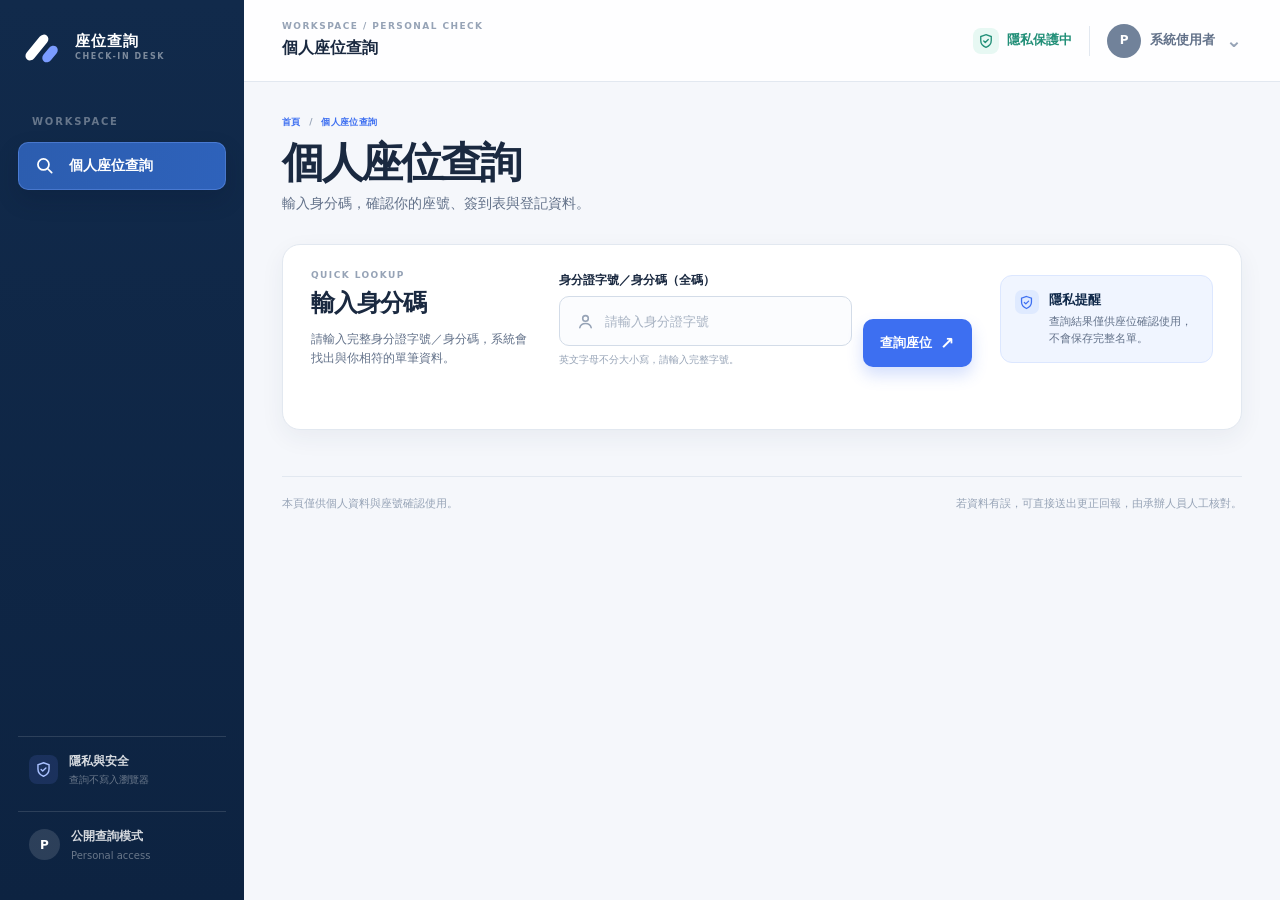
==== seat-confirmation/index.html @ c198e654 "feat(seat-confirmation): 發布民國生日更正表單" ====
<!doctype html>
<html lang="zh-Hant">
  <head>
    <meta charset="utf-8" />
    <meta name="viewport" content="width=device-width, initial-scale=1" />
    <meta name="theme-color" content="#f5f7fb" />
    <meta name="robots" content="noindex, nofollow, noarchive" />
    <meta
      name="description"
      content="輸入身分碼，確認姓名、身分證字號、出生年月日、座號與簽到表。"
    />
    <title>個人座位查詢</title>
    <link rel="stylesheet" href="./styles.css?v=20260811-correction-report" />
    <script src="./config.js?v=20260811-correction-report" defer></script>
    <script src="./app.js?v=20260811-correction-report" defer></script>
  </head>
  <body>
    <a class="skip-link" href="#main-content">跳到主要內容</a>

    <div class="app-shell">
      <aside class="sidebar" aria-label="服務導覽">
        <a class="sidebar-brand" href="#top" aria-label="回到個人座位查詢首頁">
          <span class="brand-logo" aria-hidden="true">
            <span></span><span></span>
          </span>
          <span class="brand-wordmark">
            <strong>座位查詢</strong>
            <small>CHECK-IN DESK</small>
          </span>
        </a>

        <div class="sidebar-section-label">WORKSPACE</div>
        <nav class="sidebar-nav">
          <a class="nav-item is-active" href="#lookup-panel" aria-current="page">
            <span class="nav-icon" aria-hidden="true">
              <svg viewBox="0 0 24 24" fill="none">
                <circle cx="10.8" cy="10.8" r="6.3" stroke="currentColor" stroke-width="2" />
                <path d="m16 16 4.2 4.2" stroke="currentColor" stroke-width="2" stroke-linecap="round" />
              </svg>
            </span>
            <span>個人座位查詢</span>
          </a>
        </nav>

        <div class="sidebar-spacer"></div>

        <div class="sidebar-security">
          <span class="security-icon" aria-hidden="true">
            <svg viewBox="0 0 24 24" fill="none">
              <path d="M12 3.5 19 6v5.4c0 4.4-2.8 7.5-7 9.1-4.2-1.6-7-4.7-7-9.1V6l7-2.5Z" stroke="currentColor" stroke-width="1.8" />
              <path d="m9 12 2 2 4-4" stroke="currentColor" stroke-width="1.8" stroke-linecap="round" stroke-linejoin="round" />
            </svg>
          </span>
          <span>
            <strong>隱私與安全</strong>
            <small>查詢不寫入瀏覽器</small>
          </span>
        </div>

        <div class="sidebar-mode">
          <span class="mode-avatar" aria-hidden="true">P</span>
          <span>
            <strong>公開查詢模式</strong>
            <small>Personal access</small>
          </span>
        </div>
      </aside>

      <div class="dashboard">
        <header class="topbar">
          <div class="topbar-title">
            <button class="mobile-menu" type="button" aria-label="開啟導覽" aria-expanded="false">
              <span></span><span></span><span></span>
            </button>
            <div>
              <p class="topbar-kicker">WORKSPACE / PERSONAL CHECK</p>
              <span>個人座位查詢</span>
            </div>
          </div>

          <div class="topbar-actions">
            <div class="privacy-status">
              <span class="privacy-status-icon" aria-hidden="true">
                <svg viewBox="0 0 24 24" fill="none">
                  <path d="M12 3.5 19 6v5.4c0 4.4-2.8 7.5-7 9.1-4.2-1.6-7-4.7-7-9.1V6l7-2.5Z" stroke="currentColor" stroke-width="1.8" />
                  <path d="m9 12 2 2 4-4" stroke="currentColor" stroke-width="1.8" stroke-linecap="round" stroke-linejoin="round" />
                </svg>
              </span>
              <span>隱私保護中</span>
            </div>
            <div class="topbar-divider" aria-hidden="true"></div>
            <div class="topbar-profile">
              <span class="profile-avatar" aria-hidden="true">P</span>
              <span>系統使用者</span>
              <span class="profile-chevron" aria-hidden="true">⌄</span>
            </div>
          </div>
        </header>

        <main id="main-content" class="dashboard-main" tabindex="-1">
          <div id="top" class="dashboard-heading">
            <div>
              <p class="breadcrumb">首頁 <span>/</span> 個人座位查詢</p>
              <h1>個人座位查詢</h1>
              <p>輸入身分碼，確認你的座號、簽到表與登記資料。</p>
            </div>
          </div>

          <section id="lookup-panel" class="search-panel" aria-labelledby="lookup-title">
            <div class="search-panel-copy">
              <p class="panel-kicker">QUICK LOOKUP</p>
              <h2 id="lookup-title">輸入身分碼</h2>
              <p>請輸入完整身分證字號／身分碼，系統會找出與你相符的單筆資料。</p>
            </div>

            <form id="lookup-form" class="lookup-form" novalidate>
              <div class="field-group">
                <label for="identity-code">身分證字號／身分碼（全碼）</label>
                <div class="input-shell">
                  <span class="input-prefix" aria-hidden="true">
                    <svg viewBox="0 0 24 24" fill="none">
                      <circle cx="12" cy="8.5" r="3.2" stroke="currentColor" stroke-width="1.8" />
                      <path d="M5.5 19c.7-3 2.9-4.7 6.5-4.7s5.8 1.7 6.5 4.7" stroke="currentColor" stroke-width="1.8" stroke-linecap="round" />
                    </svg>
                  </span>
                  <input
                    id="identity-code"
                    name="identity-code"
                    type="text"
                    inputmode="text"
                    autocomplete="off"
                    autocapitalize="characters"
                    spellcheck="false"
                    maxlength="20"
                    placeholder="請輸入身分證字號"
                    aria-describedby="identity-help"
                    required
                  />
                </div>
                <p id="identity-help" class="field-help">英文字母不分大小寫，請輸入完整字號。</p>
              </div>
              <button id="lookup-button" class="button button-primary" type="submit">
                <span class="button-label">查詢座位</span>
                <span class="button-spinner" aria-hidden="true"></span>
                <span class="button-arrow" aria-hidden="true">↗</span>
              </button>
            </form>

            <aside class="privacy-callout" aria-label="隱私提醒">
              <span class="callout-icon" aria-hidden="true">
                <svg viewBox="0 0 24 24" fill="none">
                  <path d="M12 3.5 19 6v5.4c0 4.4-2.8 7.5-7 9.1-4.2-1.6-7-4.7-7-9.1V6l7-2.5Z" stroke="currentColor" stroke-width="1.8" />
                  <path d="m9 12 2 2 4-4" stroke="currentColor" stroke-width="1.8" stroke-linecap="round" stroke-linejoin="round" />
                </svg>
              </span>
              <div>
                <strong>隱私提醒</strong>
                <p>查詢結果僅供座位確認使用，不會保存完整名單。</p>
              </div>
            </aside>

            <div id="lookup-status" class="status-message" role="status" aria-live="polite"></div>
          </section>

          <section id="result-section" class="result-section" aria-labelledby="result-title" hidden>
            <div class="section-toolbar">
              <div>
                <p class="panel-kicker">VERIFICATION RESULT</p>
                <h2 id="result-title">驗證結果</h2>
              </div>
              <span class="result-pill"><span aria-hidden="true">✓</span> 驗證成功</span>
            </div>

            <div class="result-grid">
              <article class="seat-card" aria-labelledby="seat-label">
                <div class="seat-card-heading">
                  <span id="seat-label">座號</span>
                  <span class="seat-card-status"><span aria-hidden="true">●</span> 已找到</span>
                </div>
                <output id="seat-number" class="seat-number" aria-live="polite">—</output>
                <div class="seat-sheet-badge">
                  <span>簽到表</span>
                  <strong id="checkin-sheet-number">尚未設定</strong>
                </div>
                <div class="seat-card-footer">
                  <span class="seat-footer-icon" aria-hidden="true">▣</span>
                  <span>請依座號就座，謝謝！</span>
                </div>
              </article>

              <article class="identity-card" aria-labelledby="identity-title">
                <div class="identity-card-heading">
                  <div>
                    <p class="panel-kicker">CHECK DETAILS</p>
                    <h3 id="identity-title">個人資料</h3>
                  </div>
                  <span class="result-pill is-light"><span aria-hidden="true">✓</span> 待確認</span>
                </div>

                <dl class="detail-list">
                  <div class="detail-row">
                    <dt>姓名</dt>
                    <dd id="person-name">—</dd>
                  </div>
                  <div class="detail-row">
                    <dt>身分證字號</dt>
                    <dd class="identity-value">
                      <span id="identity-masked">—</span>
                      <span id="identity-full" hidden>—</span>
                      <button id="reveal-identity" class="text-button" type="button" aria-pressed="false">顯示完整字號</button>
                    </dd>
                  </div>
                  <div class="detail-row">
                    <dt>出生年月日</dt>
                    <dd id="birth-date">—</dd>
                  </div>
                </dl>
                <p class="identity-note">請確認以上三項資料與本人資料相符。</p>
              </article>
            </div>

            <form id="confirmation-form" class="confirmation-card">
              <div class="confirmation-copy">
                <span class="confirmation-icon" aria-hidden="true">✓</span>
                <div>
                  <strong>確認資料正確</strong>
                  <p>勾選後完成本次資料確認。</p>
                </div>
              </div>
              <label class="check-control" for="confirm-details">
                <input id="confirm-details" type="checkbox" />
                <span class="custom-check" aria-hidden="true"></span>
                <span>我已確認姓名、身分證字號及出生年月日皆正確。</span>
              </label>
              <div class="confirmation-actions">
                <button id="confirm-button" class="button button-confirm" type="submit" disabled>確認資料</button>
                <button id="report-button" class="button button-quiet" type="button">資料有誤</button>
              </div>
              <p id="confirmation-status" class="report-help" role="status" aria-live="polite"></p>

              <section id="report-panel" class="report-panel" aria-labelledby="report-title" hidden>
                <div class="report-heading">
                  <span class="report-heading-icon" aria-hidden="true">!</span>
                  <div>
                    <p class="panel-kicker">CORRECTION REQUEST</p>
                    <h3 id="report-title">回報資料有誤</h3>
                    <p>請勾選有誤的欄位，並填入正確資料。原資料不會立即被修改。</p>
                  </div>
                </div>

                <fieldset class="report-fieldset">
                  <legend>哪一項資料有誤？</legend>

                  <div class="report-item">
                    <label class="report-option" for="report-name">
                      <input id="report-name" name="report-field" type="checkbox" value="name" />
                      <span class="report-option-check" aria-hidden="true"></span>
                      <span>姓名</span>
                    </label>
                    <div id="correct-name-field" class="correction-field" hidden>
                      <label for="correct-name">正確姓名</label>
                      <input id="correct-name" type="text" maxlength="40" autocomplete="name" />
                    </div>
                  </div>

                  <div class="report-item">
                    <label class="report-option" for="report-identity">
                      <input id="report-identity" name="report-field" type="checkbox" value="identity" />
                      <span class="report-option-check" aria-hidden="true"></span>
                      <span>身分證字號</span>
                    </label>
                    <div id="correct-identity-field" class="correction-field" hidden>
                      <label for="correct-identity">正確身分證字號／身分碼</label>
                      <input
                        id="correct-identity"
                        type="text"
                        maxlength="20"
                        autocomplete="off"
                        autocapitalize="characters"
                        spellcheck="false"
                      />
                    </div>
                  </div>

                  <div class="report-item">
                    <label class="report-option" for="report-birth">
                      <input id="report-birth" name="report-field" type="checkbox" value="birth" />
                      <span class="report-option-check" aria-hidden="true"></span>
                      <span>出生年月日</span>
                    </label>
                    <div id="correct-birth-field" class="correction-field" hidden>
                      <span class="correction-label">正確出生年月日（民國年）</span>
                      <div class="roc-date-fields">
                        <label>
                          <span>民國年</span>
                          <input id="birth-year-roc" type="number" min="1" max="300" inputmode="numeric" placeholder="例如 85" />
                        </label>
                        <label>
                          <span>月</span>
                          <input id="birth-month" type="number" min="1" max="12" inputmode="numeric" placeholder="03" />
                        </label>
                        <label>
                          <span>日</span>
                          <input id="birth-day" type="number" min="1" max="31" inputmode="numeric" placeholder="12" />
                        </label>
                      </div>
                    </div>
                  </div>
                </fieldset>

                <p class="report-privacy-note">送出後將列為「待人工核對」，不會直接覆蓋原始名單。</p>
                <div class="report-actions">
                  <button id="report-submit-button" class="button button-danger" type="button">送出更正回報</button>
                  <button id="report-cancel-button" class="button button-quiet" type="button">取消</button>
                </div>
                <p id="report-status" class="report-help" role="status" aria-live="polite"></p>
              </section>
            </form>
          </section>

          <section id="report-success-section" class="success-section" aria-labelledby="report-success-title" hidden>
            <div class="success-card is-report-success">
              <div class="success-icon is-report" aria-hidden="true">✓</div>
              <p class="panel-kicker">REPORT RECEIVED</p>
              <h2 id="report-success-title">已收到資料更正回報</h2>
              <p>承辦人員將依您提供的內容進行人工核對；送出回報不代表資料已立即修改。</p>
              <div class="report-success-status">
                <span aria-hidden="true">●</span>
                處理狀態：待人工核對
              </div>
              <button id="report-new-query-button" class="button button-secondary" type="button">查詢另一筆資料</button>
            </div>
          </section>

          <section id="success-section" class="success-section" aria-labelledby="success-title" hidden>
            <div class="success-card">
              <div class="success-icon" aria-hidden="true">✓</div>
              <p class="panel-kicker">CONFIRMED</p>
              <h2 id="success-title">資料確認完成</h2>
              <p>請記住你的座號，報到或進場時依主辦單位指示使用。</p>
              <div class="success-result">
                <div class="success-seat">
                  <span>你的座號</span>
                  <strong id="success-seat-number">—</strong>
                </div>
                <div class="success-sheet">
                  <span>簽到表</span>
                  <strong id="success-sheet-number">尚未設定</strong>
                </div>
              </div>
              <button id="new-query-button" class="button button-secondary" type="button">查詢另一筆資料</button>
            </div>
          </section>

        </main>

        <footer class="dashboard-footer">
          <span>本頁僅供個人資料與座號確認使用。</span>
          <span>若資料有誤，可直接送出更正回報，由承辦人員人工核對。</span>
        </footer>
      </div>
    </div>
  </body>
</html>
---- seat-confirmation/styles.css ----
:root {
  color-scheme: light;
  --navy: #112a4b;
  --navy-deep: #0d2341;
  --navy-soft: #24476f;
  --ink: #1a2940;
  --ink-soft: #627189;
  --ink-faint: #96a3b6;
  --canvas: #f5f7fb;
  --white: #ffffff;
  --line: #e2e8f0;
  --line-strong: #d3dce8;
  --blue: #3d6ff1;
  --blue-deep: #2c5cdc;
  --blue-pale: #edf3ff;
  --mint: #45c4a6;
  --mint-deep: #228f78;
  --mint-pale: #e7f8f3;
  --orange: #f16e52;
  --orange-deep: #d8533a;
  --orange-pale: #fff0e9;
  --purple: #8e7cf2;
  --purple-pale: #f0eeff;
  --danger: #bf554b;
  --shadow: 0 18px 45px rgba(29, 50, 84, 0.08);
  --shadow-soft: 0 8px 24px rgba(29, 50, 84, 0.06);
  --radius-xl: 18px;
  --radius-lg: 14px;
  --radius-md: 10px;
  --dashboard-max: 1240px;
}

* {
  box-sizing: border-box;
}

html {
  scroll-behavior: smooth;
}

body {
  min-width: 320px;
  margin: 0;
  color: var(--ink);
  background: var(--canvas);
  font-family: Inter, "Noto Sans TC", "PingFang TC", "Microsoft JhengHei", ui-sans-serif, system-ui, sans-serif;
  font-size: 15px;
  line-height: 1.55;
  -webkit-font-smoothing: antialiased;
}

button,
input {
  font: inherit;
}

button,
a {
  -webkit-tap-highlight-color: transparent;
}

button {
  cursor: pointer;
}

button:disabled {
  cursor: not-allowed;
}

[hidden] {
  display: none !important;
}

.skip-link {
  position: fixed;
  z-index: 100;
  top: 12px;
  left: 12px;
  padding: 9px 13px;
  color: #fff;
  background: var(--navy);
  border-radius: 8px;
  transform: translateY(-180%);
  transition: transform 160ms ease;
}

.skip-link:focus {
  transform: translateY(0);
}

.app-shell {
  display: grid;
  grid-template-columns: 244px minmax(0, 1fr);
  min-height: 100vh;
}

.sidebar {
  position: sticky;
  top: 0;
  display: flex;
  height: 100vh;
  flex-direction: column;
  padding: 28px 18px 22px;
  color: rgba(255, 255, 255, 0.72);
  background: linear-gradient(180deg, var(--navy) 0%, var(--navy-deep) 100%);
}

.sidebar-brand {
  display: inline-flex;
  gap: 12px;
  align-items: center;
  margin: 0 7px 48px;
  color: #fff;
  text-decoration: none;
}

.brand-logo {
  display: flex;
  width: 38px;
  height: 38px;
  align-items: center;
  justify-content: center;
  gap: 4px;
  transform: skew(-8deg);
}

.brand-logo span {
  display: block;
  width: 10px;
  height: 29px;
  border-radius: 8px;
  transform: rotate(34deg);
}

.brand-logo span:first-child {
  background: #fff;
}

.brand-logo span:last-child {
  height: 18px;
  margin-top: 13px;
  background: #7b9cff;
}

.brand-wordmark {
  display: grid;
  gap: 2px;
  line-height: 1.2;
}

.brand-wordmark strong {
  font-size: 15px;
  letter-spacing: 0.06em;
}

.brand-wordmark small {
  color: rgba(255, 255, 255, 0.45);
  font-size: 8px;
  font-weight: 800;
  letter-spacing: 0.2em;
}

.sidebar-section-label {
  margin: 0 14px 12px;
  color: rgba(255, 255, 255, 0.36);
  font-size: 10px;
  font-weight: 800;
  letter-spacing: 0.18em;
}

.sidebar-nav {
  display: grid;
  gap: 8px;
}

.nav-item {
  display: flex;
  min-height: 48px;
  gap: 13px;
  align-items: center;
  padding: 10px 13px;
  color: rgba(255, 255, 255, 0.68);
  border: 1px solid transparent;
  border-radius: 10px;
  font-size: 14px;
  font-weight: 700;
  text-decoration: none;
  transition: color 160ms ease, background 160ms ease, border-color 160ms ease;
}

.nav-item:hover,
.nav-item:focus-visible {
  color: #fff;
  background: rgba(255, 255, 255, 0.08);
}

.nav-item.is-active {
  color: #fff;
  background: linear-gradient(100deg, #2c5daf 0%, #2e62bb 100%);
  border-color: rgba(125, 166, 255, 0.35);
  box-shadow: 0 10px 22px rgba(3, 18, 42, 0.17);
}

.nav-icon {
  display: grid;
  width: 24px;
  height: 24px;
  flex: 0 0 auto;
  place-items: center;
}

.nav-icon svg {
  width: 21px;
  height: 21px;
}

.sidebar-spacer {
  flex: 1;
  min-height: 32px;
}

.sidebar-security,
.sidebar-mode {
  display: flex;
  gap: 11px;
  align-items: center;
  padding: 15px 11px;
  border-top: 1px solid rgba(255, 255, 255, 0.13);
}

.sidebar-security {
  margin-bottom: 8px;
}

.security-icon {
  display: grid;
  width: 29px;
  height: 29px;
  flex: 0 0 auto;
  place-items: center;
  color: #a9c1ff;
  background: rgba(107, 138, 253, 0.14);
  border-radius: 8px;
}

.security-icon svg {
  width: 19px;
  height: 19px;
}

.sidebar-security span:last-child,
.sidebar-mode span:last-child {
  display: grid;
  gap: 2px;
}

.sidebar-security strong,
.sidebar-mode strong {
  color: rgba(255, 255, 255, 0.83);
  font-size: 12px;
}

.sidebar-security small,
.sidebar-mode small {
  color: rgba(255, 255, 255, 0.38);
  font-size: 10px;
}

.mode-avatar,
.profile-avatar {
  display: grid;
  flex: 0 0 auto;
  place-items: center;
  color: #fff;
  background: #71829a;
  border-radius: 50%;
  font-size: 12px;
  font-weight: 800;
}

.mode-avatar {
  width: 31px;
  height: 31px;
  background: rgba(255, 255, 255, 0.13);
}

.dashboard {
  min-width: 0;
  background: var(--canvas);
}

.topbar {
  display: flex;
  min-height: 82px;
  align-items: center;
  justify-content: space-between;
  padding: 0 38px;
  background: rgba(255, 255, 255, 0.92);
  border-bottom: 1px solid var(--line);
}

.topbar-title {
  display: flex;
  gap: 13px;
  align-items: center;
}

.topbar-kicker,
.breadcrumb,
.panel-kicker {
  margin: 0 0 3px;
  color: var(--ink-faint);
  font-size: 9px;
  font-weight: 900;
  letter-spacing: 0.16em;
  line-height: 1.4;
}

.topbar-title > div > span {
  color: var(--ink);
  font-size: 16px;
  font-weight: 800;
}

.topbar-actions {
  display: flex;
  gap: 17px;
  align-items: center;
}

.privacy-status {
  display: inline-flex;
  gap: 8px;
  align-items: center;
  color: var(--mint-deep);
  font-size: 13px;
  font-weight: 700;
}

.privacy-status-icon {
  display: grid;
  width: 26px;
  height: 26px;
  place-items: center;
  background: var(--mint-pale);
  border-radius: 8px;
}

.privacy-status-icon svg {
  width: 18px;
  height: 18px;
}

.topbar-divider {
  width: 1px;
  height: 30px;
  background: var(--line);
}

.topbar-profile {
  display: flex;
  gap: 9px;
  align-items: center;
  color: var(--ink-soft);
  font-size: 13px;
  font-weight: 700;
}

.profile-avatar {
  width: 34px;
  height: 34px;
}

.profile-chevron {
  margin-left: 2px;
  color: var(--ink-faint);
  font-size: 19px;
  line-height: 1;
}

.mobile-menu {
  display: none;
}

.dashboard-main {
  width: min(calc(100% - 76px), var(--dashboard-max));
  margin-inline: auto;
  padding: 34px 0 46px;
}

.dashboard-heading {
  display: flex;
  align-items: end;
  justify-content: space-between;
  gap: 28px;
}

.breadcrumb {
  margin-bottom: 11px;
  color: var(--blue);
  letter-spacing: 0.04em;
}

.breadcrumb span {
  padding-inline: 5px;
  color: var(--ink-faint);
}

.dashboard-heading h1 {
  margin: 0 0 7px;
  color: var(--ink);
  font-size: clamp(30px, 4vw, 42px);
  font-weight: 850;
  letter-spacing: -0.055em;
  line-height: 1.1;
}

.dashboard-heading p:last-child {
  margin: 0;
  color: var(--ink-soft);
  font-size: 14px;
}

.mode-summary {
  display: flex;
  gap: 10px;
  align-items: center;
  padding: 11px 14px;
  background: var(--white);
  border: 1px solid var(--line);
  border-radius: 10px;
}

.mode-summary-dot {
  width: 9px;
  height: 9px;
  background: var(--mint);
  border-radius: 50%;
  box-shadow: 0 0 0 4px rgba(69, 196, 166, 0.14);
}

.mode-summary div {
  display: grid;
  gap: 1px;
}

.mode-summary small {
  color: var(--ink-faint);
  font-size: 10px;
}

.mode-summary strong {
  color: var(--ink);
  font-size: 12px;
}

.search-panel {
  display: grid;
  grid-template-columns: minmax(220px, 0.75fr) minmax(320px, 1.45fr) minmax(210px, 0.75fr);
  gap: 28px;
  align-items: center;
  margin-top: 30px;
  padding: 24px 28px;
  background: var(--white);
  border: 1px solid var(--line);
  border-radius: var(--radius-xl);
  box-shadow: var(--shadow-soft);
}

.search-panel-copy h2 {
  margin: 0 0 8px;
  color: var(--ink);
  font-size: 24px;
  font-weight: 850;
  letter-spacing: -0.045em;
}

.search-panel-copy > p:last-child {
  max-width: 280px;
  margin: 0;
  color: var(--ink-soft);
  font-size: 12px;
  line-height: 1.6;
}

.lookup-form {
  display: grid;
  grid-template-columns: minmax(0, 1fr) auto;
  gap: 11px;
  align-items: end;
}

.field-group {
  display: grid;
  gap: 7px;
}

.field-group label {
  color: var(--ink);
  font-size: 12px;
  font-weight: 800;
}

.input-shell {
  display: flex;
  min-height: 50px;
  align-items: center;
  padding: 0 13px;
  background: #fbfcfe;
  border: 1px solid var(--line-strong);
  border-radius: var(--radius-md);
  transition: border-color 160ms ease, box-shadow 160ms ease, background 160ms ease;
}

.input-shell:focus-within {
  background: #fff;
  border-color: var(--blue);
  box-shadow: 0 0 0 4px rgba(61, 111, 241, 0.14);
}

.input-shell.is-invalid {
  border-color: var(--danger);
  box-shadow: 0 0 0 4px rgba(191, 85, 75, 0.12);
}

.input-prefix {
  display: grid;
  width: 24px;
  height: 24px;
  flex: 0 0 auto;
  margin-right: 8px;
  place-items: center;
  color: var(--ink-faint);
}

.input-prefix svg {
  width: 21px;
  height: 21px;
}

.input-shell input {
  width: 100%;
  min-width: 0;
  padding: 11px 0;
  color: var(--ink);
  background: transparent;
  border: 0;
  outline: 0;
  font-size: 15px;
  font-weight: 700;
  letter-spacing: 0.08em;
  text-transform: uppercase;
}

.input-shell input::placeholder {
  color: #a7b2c2;
  font-size: 13px;
  font-weight: 500;
  letter-spacing: 0;
  text-transform: none;
}

.field-help {
  margin: 0;
  color: var(--ink-faint);
  font-size: 10px;
  line-height: 1.4;
}

.button {
  display: inline-flex;
  min-height: 48px;
  align-items: center;
  justify-content: center;
  gap: 8px;
  padding: 11px 16px;
  border: 1px solid transparent;
  border-radius: var(--radius-md);
  font-size: 13px;
  font-weight: 800;
  text-decoration: none;
  transition: transform 160ms ease, box-shadow 160ms ease, background 160ms ease, border-color 160ms ease;
}

.button:not(:disabled):hover {
  transform: translateY(-1px);
}

.button:focus-visible,
.text-button:focus-visible,
.nav-item:focus-visible,
.sidebar-brand:focus-visible,
.check-control:focus-within,
.mobile-menu:focus-visible {
  outline: 3px solid rgba(61, 111, 241, 0.38);
  outline-offset: 3px;
}

.button-primary {
  color: #fff;
  background: var(--blue);
  box-shadow: 0 8px 16px rgba(61, 111, 241, 0.22);
}

.button-primary:not(:disabled):hover {
  background: var(--blue-deep);
  box-shadow: 0 10px 20px rgba(61, 111, 241, 0.28);
}

.button-confirm {
  color: #fff;
  background: var(--mint);
  box-shadow: 0 8px 16px rgba(69, 196, 166, 0.2);
}

.button-confirm:not(:disabled):hover {
  background: var(--mint-deep);
}

.button-primary:disabled,
.button-confirm:disabled {
  color: #aab6c5;
  background: #e8edf3;
  box-shadow: none;
}

.button-secondary {
  color: var(--navy);
  background: var(--blue-pale);
  border-color: #cddcff;
}

.button-secondary:not(:disabled):hover {
  background: #e1ebff;
}

.button-quiet {
  color: var(--ink-soft);
  background: transparent;
  border-color: var(--line-strong);
}

.button-quiet:not(:disabled):hover {
  color: var(--danger);
  background: #fff8f7;
  border-color: #e9c2bd;
}

.button-danger {
  color: #fff;
  background: var(--danger);
  border-color: var(--danger);
  box-shadow: 0 8px 18px rgba(191, 85, 75, 0.18);
}

.button-danger:not(:disabled):hover {
  background: #a9473f;
  border-color: #a9473f;
}

.button-arrow {
  font-size: 17px;
  line-height: 0.8;
}

.button-spinner {
  display: none;
  width: 15px;
  height: 15px;
  border: 2px solid rgba(255, 255, 255, 0.35);
  border-top-color: #fff;
  border-radius: 50%;
  animation: spin 700ms linear infinite;
}

.is-loading .button-label,
.is-loading .button-arrow {
  opacity: 0.72;
}

.is-loading .button-spinner {
  display: inline-block;
}

.privacy-callout {
  display: flex;
  gap: 10px;
  align-items: flex-start;
  min-height: 88px;
  padding: 14px;
  color: var(--navy);
  background: #f0f5ff;
  border: 1px solid #dce7ff;
  border-radius: 12px;
}

.callout-icon {
  display: grid;
  width: 24px;
  height: 24px;
  flex: 0 0 auto;
  place-items: center;
  color: var(--blue);
  background: #dfeaff;
  border-radius: 7px;
}

.callout-icon svg {
  width: 17px;
  height: 17px;
}

.privacy-callout strong {
  display: block;
  margin-bottom: 3px;
  font-size: 13px;
}

.privacy-callout p {
  margin: 0;
  color: var(--ink-soft);
  font-size: 11px;
  line-height: 1.55;
}

.status-message {
  grid-column: 1 / -1;
  min-height: 18px;
  margin: -10px 0 0;
  color: var(--ink-soft);
  font-size: 12px;
}

.status-message.is-error {
  color: var(--danger);
}

.status-message.is-success {
  color: var(--mint-deep);
}

.result-section {
  margin-top: 30px;
  scroll-margin-top: 24px;
}

.section-toolbar {
  display: flex;
  align-items: end;
  justify-content: space-between;
  gap: 18px;
  margin-bottom: 14px;
}

.section-toolbar h2 {
  margin: 0;
  color: var(--ink);
  font-size: 24px;
  font-weight: 850;
  letter-spacing: -0.045em;
}

.result-pill {
  display: inline-flex;
  gap: 6px;
  align-items: center;
  padding: 7px 11px;
  color: var(--mint-deep);
  background: var(--mint-pale);
  border-radius: 8px;
  font-size: 11px;
  font-weight: 800;
  white-space: nowrap;
}

.result-pill.is-light {
  color: var(--mint-deep);
  background: #f1fbf8;
  border: 1px solid #d6f1e8;
}

.result-grid {
  display: grid;
  grid-template-columns: minmax(290px, 0.92fr) minmax(0, 1.08fr);
  gap: 18px;
}

.seat-card,
.identity-card,
.confirmation-card,
.success-card {
  border: 1px solid var(--line);
  border-radius: var(--radius-xl);
  box-shadow: var(--shadow-soft);
}

.seat-card {
  position: relative;
  display: flex;
  min-height: 360px;
  flex-direction: column;
  overflow: hidden;
  padding: 25px 28px 22px;
  background: var(--white);
}

.seat-card::after {
  position: absolute;
  right: -70px;
  bottom: -86px;
  width: 235px;
  height: 235px;
  content: "";
  border: 1px solid rgba(241, 110, 82, 0.12);
  border-radius: 50%;
  box-shadow: 0 0 0 18px rgba(241, 110, 82, 0.045), 0 0 0 36px rgba(241, 110, 82, 0.025);
}

.seat-card-heading,
.identity-card-heading {
  position: relative;
  z-index: 1;
  display: flex;
  align-items: center;
  justify-content: space-between;
  gap: 16px;
}

.seat-card-heading > span:first-child {
  color: var(--ink);
  font-size: 16px;
  font-weight: 850;
}

.seat-card-status {
  padding: 6px 9px;
  color: var(--mint-deep);
  background: var(--mint-pale);
  border-radius: 7px;
  font-size: 10px;
  font-weight: 800;
}

.seat-card-status span {
  color: var(--mint);
}

.seat-number {
  position: relative;
  z-index: 1;
  display: block;
  margin: 24px 0 17px;
  color: var(--orange);
  font-size: clamp(108px, 15vw, 190px);
  font-weight: 900;
  letter-spacing: -0.1em;
  line-height: 0.82;
  font-variant-numeric: tabular-nums;
  overflow-wrap: anywhere;
}

.seat-sheet-badge {
  position: relative;
  z-index: 1;
  display: inline-flex;
  width: fit-content;
  gap: 9px;
  align-items: baseline;
  margin-bottom: auto;
  padding: 9px 16px;
  color: var(--orange-deep);
  background: var(--orange-pale);
  border-radius: 999px;
}

.seat-sheet-badge span {
  font-size: 12px;
  font-weight: 800;
}

.seat-sheet-badge strong {
  font-size: 17px;
  font-weight: 900;
}

.seat-card-footer {
  position: relative;
  z-index: 1;
  display: flex;
  gap: 10px;
  align-items: center;
  margin-top: 26px;
  padding-top: 17px;
  color: var(--ink-soft);
  border-top: 1px solid var(--line);
  font-size: 12px;
}

.seat-footer-icon {
  display: grid;
  width: 28px;
  height: 28px;
  place-items: center;
  color: var(--ink-soft);
  background: #f0f2f5;
  border-radius: 50%;
  font-size: 16px;
}

.identity-card {
  padding: 26px 28px;
  background: var(--white);
}

.identity-card-heading {
  padding-bottom: 19px;
  border-bottom: 1px solid var(--line);
}

.identity-card h3 {
  margin: 0;
  color: var(--ink);
  font-size: 22px;
  font-weight: 850;
  letter-spacing: -0.04em;
}

.detail-list {
  margin: 0;
}

.detail-row {
  display: grid;
  grid-template-columns: 150px minmax(0, 1fr);
  gap: 18px;
  align-items: center;
  min-height: 68px;
  border-bottom: 1px solid var(--line);
}

.detail-row dt {
  color: var(--ink);
  font-size: 14px;
  font-weight: 700;
}

.detail-row dd {
  min-width: 0;
  margin: 0;
  color: var(--ink);
  font-size: 16px;
  font-weight: 800;
  overflow-wrap: anywhere;
}

.identity-value {
  display: flex;
  flex-wrap: wrap;
  gap: 9px;
  align-items: center;
}

.text-button {
  padding: 2px 0;
  color: var(--blue-deep);
  background: transparent;
  border: 0;
  font-size: 11px;
  font-weight: 800;
  text-decoration: underline;
  text-underline-offset: 3px;
}

.identity-note {
  margin: 18px 0 0;
  color: var(--ink-faint);
  font-size: 11px;
}

.confirmation-card {
  display: grid;
  grid-template-columns: minmax(210px, 0.8fr) minmax(260px, 1fr) auto;
  gap: 20px;
  align-items: center;
  margin-top: 18px;
  padding: 19px 24px;
  background: var(--white);
}

.confirmation-copy {
  display: flex;
  gap: 10px;
  align-items: center;
}

.confirmation-icon {
  display: grid;
  width: 30px;
  height: 30px;
  flex: 0 0 auto;
  place-items: center;
  color: var(--mint-deep);
  background: var(--mint-pale);
  border-radius: 8px;
  font-size: 16px;
  font-weight: 900;
}

.confirmation-copy div {
  display: grid;
  gap: 2px;
}

.confirmation-copy strong {
  color: var(--ink);
  font-size: 13px;
}

.confirmation-copy p {
  margin: 0;
  color: var(--ink-faint);
  font-size: 11px;
}

.check-control {
  display: inline-flex;
  gap: 10px;
  align-items: flex-start;
  color: var(--ink-soft);
  font-size: 12px;
  font-weight: 700;
  cursor: pointer;
}

.check-control input {
  position: absolute;
  width: 1px;
  height: 1px;
  opacity: 0;
}

.custom-check {
  position: relative;
  flex: 0 0 auto;
  width: 21px;
  height: 21px;
  margin-top: 1px;
  background: #fff;
  border: 1px solid var(--line-strong);
  border-radius: 6px;
  transition: background 160ms ease, border-color 160ms ease;
}

.custom-check::after {
  position: absolute;
  top: 3px;
  left: 6px;
  width: 6px;
  height: 10px;
  content: "";
  border: solid #fff;
  border-width: 0 2px 2px 0;
  opacity: 0;
  transform: rotate(45deg) scale(0.7);
  transition: opacity 160ms ease, transform 160ms ease;
}

.check-control input:checked + .custom-check {
  background: var(--mint);
  border-color: var(--mint);
}

.check-control input:checked + .custom-check::after {
  opacity: 1;
  transform: rotate(45deg) scale(1);
}

.confirmation-actions {
  display: flex;
  flex-wrap: wrap;
  gap: 8px;
  justify-content: flex-end;
}

.report-help {
  grid-column: 1 / -1;
  margin: -3px 0 0;
  color: var(--danger);
  font-size: 12px;
}

.report-panel {
  grid-column: 1 / -1;
  margin: 2px -5px -2px;
  padding: 24px;
  background: linear-gradient(145deg, #fffaf8 0%, #fff 62%);
  border: 1px solid #efd8d3;
  border-radius: var(--radius-lg);
}

.report-heading {
  display: flex;
  gap: 13px;
  align-items: flex-start;
  padding-bottom: 18px;
  border-bottom: 1px solid #f0dfdb;
}

.report-heading-icon {
  display: grid;
  width: 34px;
  height: 34px;
  flex: 0 0 auto;
  place-items: center;
  color: #fff;
  background: var(--danger);
  border-radius: 10px;
  font-size: 18px;
  font-weight: 900;
}

.report-heading h3 {
  margin: 0 0 4px;
  color: var(--ink);
  font-size: 19px;
}

.report-heading p:last-child {
  margin: 0;
  color: var(--ink-soft);
  font-size: 13px;
}

.report-fieldset {
  display: grid;
  gap: 10px;
  margin: 20px 0 0;
  padding: 0;
  border: 0;
}

.report-fieldset legend {
  margin-bottom: 11px;
  color: var(--ink);
  font-size: 13px;
  font-weight: 800;
}

.report-item {
  overflow: hidden;
  background: #fff;
  border: 1px solid var(--line);
  border-radius: 12px;
}

.report-option {
  display: flex;
  min-height: 50px;
  gap: 11px;
  align-items: center;
  padding: 12px 15px;
  color: var(--ink);
  font-weight: 750;
  cursor: pointer;
}

.report-option input {
  position: absolute;
  width: 1px;
  height: 1px;
  opacity: 0;
}

.report-option-check {
  position: relative;
  width: 20px;
  height: 20px;
  flex: 0 0 auto;
  background: #fff;
  border: 1.5px solid var(--line-strong);
  border-radius: 6px;
}

.report-option input:focus-visible + .report-option-check {
  outline: 3px solid rgba(61, 111, 241, 0.2);
  outline-offset: 2px;
}

.report-option input:checked + .report-option-check {
  background: var(--danger);
  border-color: var(--danger);
}

.report-option input:checked + .report-option-check::after {
  position: absolute;
  top: 3px;
  left: 6px;
  width: 5px;
  height: 9px;
  border: solid #fff;
  border-width: 0 2px 2px 0;
  content: "";
  transform: rotate(45deg);
}

.correction-field {
  padding: 15px;
  background: #fbfcfe;
  border-top: 1px solid var(--line);
}

.correction-field > label,
.correction-label {
  display: grid;
  gap: 7px;
  color: var(--ink-soft);
  font-size: 12px;
  font-weight: 750;
}

.correction-field input {
  width: 100%;
  min-height: 44px;
  padding: 10px 12px;
  color: var(--ink);
  background: #fff;
  border: 1px solid var(--line-strong);
  border-radius: 9px;
  outline: none;
}

.correction-field input:focus {
  border-color: var(--blue);
  box-shadow: 0 0 0 3px rgba(61, 111, 241, 0.12);
}

.roc-date-fields {
  display: grid;
  grid-template-columns: 1.25fr 0.8fr 0.8fr;
  gap: 9px;
  margin-top: 7px;
}

.roc-date-fields label {
  display: grid;
  gap: 6px;
  color: var(--ink-faint);
  font-size: 11px;
  font-weight: 750;
}

.report-privacy-note {
  margin: 15px 0 0;
  color: var(--ink-faint);
  font-size: 11px;
}

.report-actions {
  display: flex;
  gap: 9px;
  margin-top: 18px;
}

.report-panel .report-help {
  margin-top: 12px;
}

.success-section {
  margin-top: 30px;
  scroll-margin-top: 24px;
}

.success-card {
  display: grid;
  max-width: 600px;
  margin: 0 auto;
  justify-items: center;
  padding: 46px 28px;
  text-align: center;
  background: var(--white);
}

.success-icon {
  display: grid;
  width: 58px;
  height: 58px;
  margin-bottom: 18px;
  place-items: center;
  color: #fff;
  background: var(--mint);
  border-radius: 16px;
  font-size: 28px;
  font-weight: 900;
}

.success-icon.is-report {
  background: var(--orange-pale);
  color: var(--orange-deep);
}

.is-report-success {
  border-color: #ecd8d2;
}

.report-success-status {
  display: inline-flex;
  gap: 8px;
  align-items: center;
  margin: 22px auto 25px;
  padding: 10px 14px;
  color: var(--orange-deep);
  background: var(--orange-pale);
  border-radius: 999px;
  font-size: 12px;
  font-weight: 800;
}

.success-card h2 {
  margin: 0 0 9px;
  color: var(--ink);
  font-size: 34px;
  letter-spacing: -0.05em;
}

.success-card > p:not(.panel-kicker) {
  max-width: 400px;
  margin: 0 0 24px;
  color: var(--ink-soft);
  font-size: 13px;
}

.success-result {
  display: flex;
  gap: 9px;
  align-items: stretch;
  margin-bottom: 26px;
}

.success-seat,
.success-sheet {
  display: grid;
  gap: 2px;
  padding: 13px 18px;
  text-align: left;
  background: var(--orange-pale);
  border: 1px solid #ffd9ca;
  border-radius: 12px;
}

.success-seat span,
.success-sheet span {
  color: var(--orange-deep);
  font-size: 10px;
  font-weight: 800;
}

.success-seat strong {
  color: var(--orange);
  font-size: 46px;
  font-weight: 900;
  letter-spacing: -0.07em;
  line-height: 0.95;
}

.success-sheet {
  align-content: center;
}

.success-sheet strong {
  color: var(--ink);
  font-size: 15px;
}

.dashboard-footer {
  display: flex;
  justify-content: space-between;
  gap: 24px;
  width: min(calc(100% - 76px), var(--dashboard-max));
  margin-inline: auto;
  padding: 18px 0 28px;
  color: var(--ink-faint);
  border-top: 1px solid var(--line);
  font-size: 11px;
}

.dashboard-footer span {
  max-width: 50%;
}

@keyframes spin {
  to {
    transform: rotate(360deg);
  }
}

@media (max-width: 1120px) {
  .search-panel {
    grid-template-columns: minmax(200px, 0.75fr) minmax(320px, 1.25fr);
  }

  .privacy-callout {
    grid-column: 1 / -1;
  }

  .privacy-callout p {
    max-width: 430px;
  }

  .confirmation-card {
    grid-template-columns: minmax(180px, 0.8fr) minmax(240px, 1fr);
  }

  .confirmation-actions {
    grid-column: 1 / -1;
    justify-content: flex-start;
  }
}

@media (max-width: 860px) {
  .app-shell {
    grid-template-columns: 82px minmax(0, 1fr);
  }

  .sidebar {
    padding-inline: 12px;
  }

  .sidebar-brand {
    justify-content: center;
    margin-inline: 0;
  }

  .brand-wordmark,
  .sidebar-section-label,
  .nav-item > span:last-child,
  .sidebar-security > span:last-child,
  .sidebar-mode > span:last-child {
    display: none;
  }

  .nav-item {
    justify-content: center;
    padding-inline: 8px;
  }

  .sidebar-security,
  .sidebar-mode {
    justify-content: center;
    padding-inline: 0;
  }

  .dashboard-main,
  .dashboard-footer {
    width: min(calc(100% - 48px), var(--dashboard-max));
  }

  .search-panel {
    grid-template-columns: 1fr;
    gap: 20px;
  }

  .privacy-callout {
    grid-column: auto;
  }

  .search-panel-copy > p:last-child {
    max-width: 520px;
  }

  .result-grid {
    grid-template-columns: 1fr;
  }
}

@media (max-width: 620px) {
  .app-shell {
    display: block;
  }

  .sidebar {
    position: static;
    display: flex;
    height: auto;
    min-height: 64px;
    flex-direction: row;
    align-items: center;
    justify-content: space-between;
    padding: 12px 16px;
  }

  .sidebar-brand {
    margin: 0;
  }

  .brand-wordmark {
    display: grid;
  }

  .sidebar-nav {
    display: block;
  }

  .sidebar-section-label,
  .sidebar-spacer,
  .sidebar-security,
  .sidebar-mode {
    display: none;
  }

  .nav-item {
    min-height: 38px;
    padding: 6px 9px;
  }

  .nav-item > span:last-child {
    display: inline;
    font-size: 11px;
  }

  .topbar {
    min-height: 70px;
    padding: 0 16px;
  }

  .topbar-kicker {
    display: none;
  }

  .topbar-title > div > span {
    font-size: 14px;
  }

  .topbar-actions {
    gap: 9px;
  }

  .privacy-status span:last-child,
  .topbar-profile > span:not(.profile-avatar) {
    display: none;
  }

  .topbar-divider {
    display: none;
  }

  .dashboard-main,
  .dashboard-footer {
    width: calc(100% - 30px);
  }

  .dashboard-main {
    padding-top: 28px;
  }

  .dashboard-heading {
    display: block;
  }

  .dashboard-heading h1 {
    font-size: 31px;
  }

  .mode-summary {
    display: none;
  }

  .search-panel {
    margin-top: 24px;
    padding: 20px 17px;
    border-radius: var(--radius-lg);
  }

  .lookup-form {
    grid-template-columns: 1fr;
  }

  .lookup-form .button {
    width: 100%;
  }

  .result-section {
    margin-top: 26px;
  }

  .section-toolbar {
    display: grid;
    gap: 12px;
    align-items: start;
  }

  .result-pill {
    justify-self: start;
  }

  .seat-card,
  .identity-card,
  .confirmation-card {
    border-radius: var(--radius-lg);
  }

  .seat-card {
    min-height: 305px;
    padding: 22px 20px 18px;
  }

  .seat-number {
    margin-top: 28px;
    font-size: clamp(100px, 33vw, 150px);
  }

  .identity-card {
    padding: 22px 18px;
  }

  .detail-row {
    grid-template-columns: 102px minmax(0, 1fr);
    gap: 12px;
    min-height: 62px;
  }

  .detail-row dt {
    font-size: 12px;
  }

  .detail-row dd {
    font-size: 14px;
  }

  .confirmation-card {
    grid-template-columns: 1fr;
    gap: 16px;
    padding: 20px 17px;
  }

  .confirmation-actions {
    display: grid;
    grid-column: auto;
    justify-content: stretch;
  }

  .confirmation-actions .button {
    width: 100%;
  }

  .report-panel {
    margin-inline: 0;
    padding: 20px 15px;
  }

  .roc-date-fields {
    grid-template-columns: 1fr 0.72fr 0.72fr;
  }

  .report-actions {
    display: grid;
  }

  .success-card {
    padding: 38px 20px;
  }

  .success-result {
    width: 100%;
    justify-content: center;
  }

  .success-seat,
  .success-sheet {
    padding-inline: 14px;
  }

  .dashboard-footer {
    display: grid;
    gap: 6px;
  }

  .dashboard-footer span {
    max-width: none;
  }
}

@media (prefers-reduced-motion: reduce) {
  *,
  *::before,
  *::after {
    scroll-behavior: auto !important;
    animation-duration: 0.01ms !important;
    animation-iteration-count: 1 !important;
    transition-duration: 0.01ms !important;
  }
}
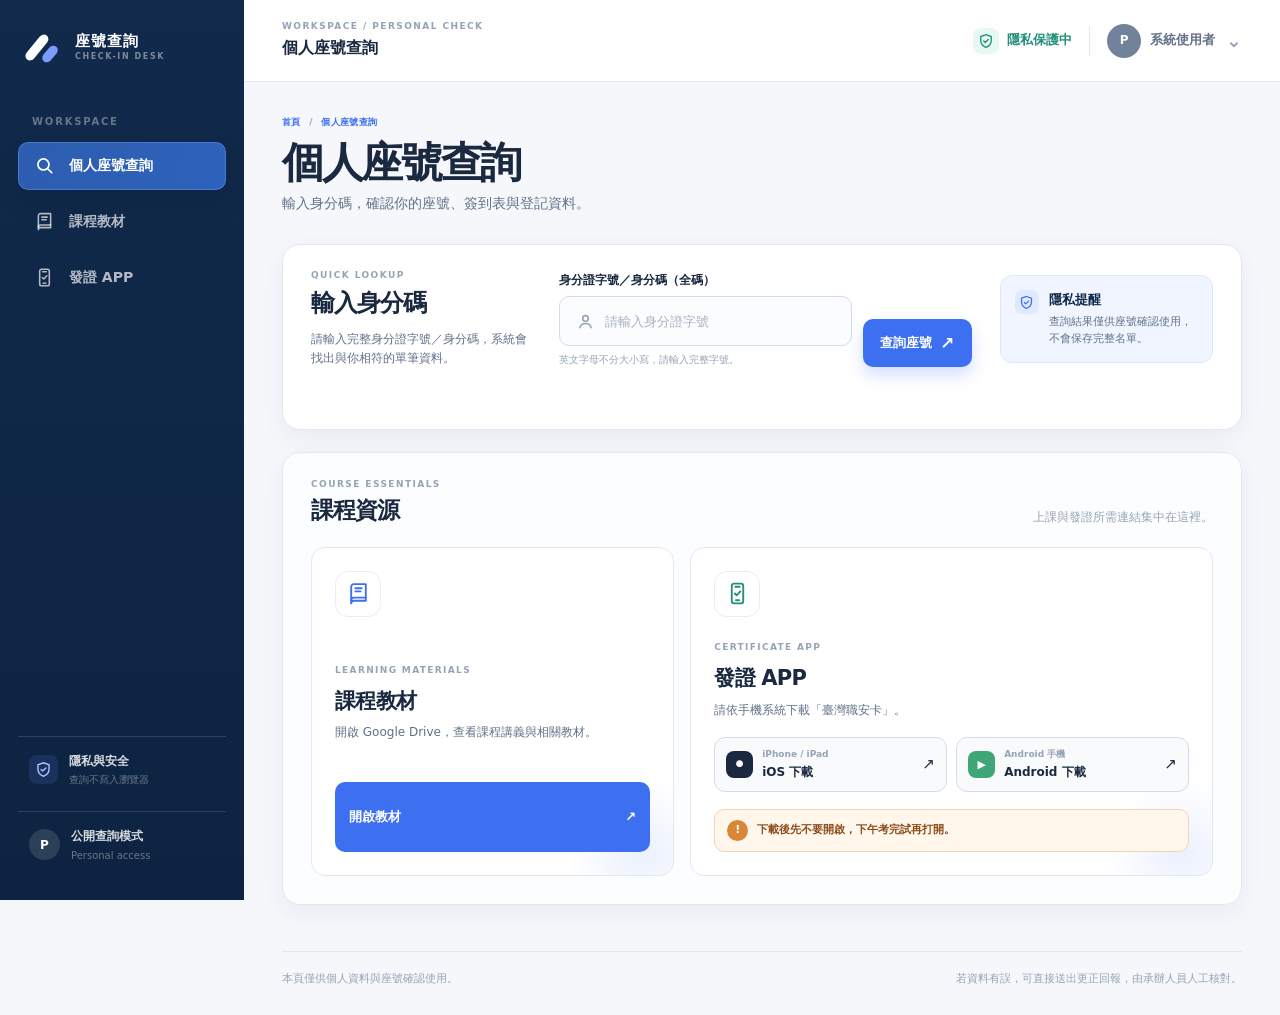
==== commit a3d65b92: "feat: 發布教材與發證 APP 入口" ====
--- a/seat-confirmation/index.html
+++ b/seat-confirmation/index.html
@@ -9,22 +9,22 @@
       name="description"
       content="輸入身分碼，確認姓名、身分證字號、出生年月日、座號與簽到表。"
     />
-    <title>個人座位查詢</title>
-    <link rel="stylesheet" href="./styles.css?v=20260811-correction-report" />
-    <script src="./config.js?v=20260811-correction-report" defer></script>
-    <script src="./app.js?v=20260811-correction-report" defer></script>
+    <title>個人座號查詢</title>
+    <link rel="stylesheet" href="./styles.css?v=20260812-course-app" />
+    <script src="./config.js?v=20260812-course-app" defer></script>
+    <script src="./app.js?v=20260812-course-app" defer></script>
   </head>
   <body>
     <a class="skip-link" href="#main-content">跳到主要內容</a>
 
     <div class="app-shell">
       <aside class="sidebar" aria-label="服務導覽">
-        <a class="sidebar-brand" href="#top" aria-label="回到個人座位查詢首頁">
+        <a class="sidebar-brand" href="#top" aria-label="回到個人座號查詢首頁">
           <span class="brand-logo" aria-hidden="true">
             <span></span><span></span>
           </span>
           <span class="brand-wordmark">
-            <strong>座位查詢</strong>
+            <strong>座號查詢</strong>
             <small>CHECK-IN DESK</small>
           </span>
         </a>
@@ -38,7 +38,26 @@
                 <path d="m16 16 4.2 4.2" stroke="currentColor" stroke-width="2" stroke-linecap="round" />
               </svg>
             </span>
-            <span>個人座位查詢</span>
+            <span>個人座號查詢</span>
+          </a>
+          <a class="nav-item" href="#course-materials">
+            <span class="nav-icon" aria-hidden="true">
+              <svg viewBox="0 0 24 24" fill="none">
+                <path d="M5 5.5A2.5 2.5 0 0 1 7.5 3H19v16H7.5A2.5 2.5 0 0 0 5 21.5v-16Z" stroke="currentColor" stroke-width="1.8" stroke-linejoin="round" />
+                <path d="M5 18.5A2.5 2.5 0 0 1 7.5 16H19M9 7h6M9 10h5" stroke="currentColor" stroke-width="1.8" stroke-linecap="round" />
+              </svg>
+            </span>
+            <span>課程教材</span>
+          </a>
+          <a class="nav-item" href="#certificate-app">
+            <span class="nav-icon" aria-hidden="true">
+              <svg viewBox="0 0 24 24" fill="none">
+                <rect x="6.5" y="2.5" width="11" height="19" rx="2.2" stroke="currentColor" stroke-width="1.8" />
+                <path d="M10 5.5h4M10.5 18.5h3" stroke="currentColor" stroke-width="1.8" stroke-linecap="round" />
+                <path d="m9.5 12 1.7 1.7 3.5-3.7" stroke="currentColor" stroke-width="1.8" stroke-linecap="round" stroke-linejoin="round" />
+              </svg>
+            </span>
+            <span>發證 APP</span>
           </a>
         </nav>
 
@@ -74,7 +93,7 @@
             </button>
             <div>
               <p class="topbar-kicker">WORKSPACE / PERSONAL CHECK</p>
-              <span>個人座位查詢</span>
+              <span>個人座號查詢</span>
             </div>
           </div>
 
@@ -100,8 +119,8 @@
         <main id="main-content" class="dashboard-main" tabindex="-1">
           <div id="top" class="dashboard-heading">
             <div>
-              <p class="breadcrumb">首頁 <span>/</span> 個人座位查詢</p>
-              <h1>個人座位查詢</h1>
+              <p class="breadcrumb">首頁 <span>/</span> 個人座號查詢</p>
+              <h1>個人座號查詢</h1>
               <p>輸入身分碼，確認你的座號、簽到表與登記資料。</p>
             </div>
           </div>
@@ -140,7 +159,7 @@
                 <p id="identity-help" class="field-help">英文字母不分大小寫，請輸入完整字號。</p>
               </div>
               <button id="lookup-button" class="button button-primary" type="submit">
-                <span class="button-label">查詢座位</span>
+                <span class="button-label">查詢座號</span>
                 <span class="button-spinner" aria-hidden="true"></span>
                 <span class="button-arrow" aria-hidden="true">↗</span>
               </button>
@@ -155,11 +174,87 @@
               </span>
               <div>
                 <strong>隱私提醒</strong>
-                <p>查詢結果僅供座位確認使用，不會保存完整名單。</p>
+                <p>查詢結果僅供座號確認使用，不會保存完整名單。</p>
               </div>
             </aside>
 
             <div id="lookup-status" class="status-message" role="status" aria-live="polite"></div>
+          </section>
+
+          <section class="resource-hub" aria-labelledby="resource-hub-title">
+            <div class="resource-hub-heading">
+              <div>
+                <p class="panel-kicker">COURSE ESSENTIALS</p>
+                <h2 id="resource-hub-title">課程資源</h2>
+              </div>
+              <p>上課與發證所需連結集中在這裡。</p>
+            </div>
+
+            <div class="resource-grid">
+              <article id="course-materials" class="resource-card material-card">
+                <div class="resource-card-icon" aria-hidden="true">
+                  <svg viewBox="0 0 24 24" fill="none">
+                    <path d="M5 5.5A2.5 2.5 0 0 1 7.5 3H19v16H7.5A2.5 2.5 0 0 0 5 21.5v-16Z" stroke="currentColor" stroke-width="1.8" stroke-linejoin="round" />
+                    <path d="M5 18.5A2.5 2.5 0 0 1 7.5 16H19M9 7h6M9 10h5" stroke="currentColor" stroke-width="1.8" stroke-linecap="round" />
+                  </svg>
+                </div>
+                <div class="resource-card-copy">
+                  <span class="resource-eyebrow">LEARNING MATERIALS</span>
+                  <h3>課程教材</h3>
+                  <p>開啟 Google Drive，查看課程講義與相關教材。</p>
+                </div>
+                <a
+                  class="resource-link"
+                  href="https://drive.google.com/drive/folders/1NTwQEM-AOyzwCKb4gegZNuNHk2LkWjBI"
+                  target="_blank"
+                  rel="noopener noreferrer"
+                >
+                  開啟教材
+                  <span aria-hidden="true">↗</span>
+                </a>
+              </article>
+
+              <article id="certificate-app" class="resource-card app-card">
+                <div class="resource-card-icon" aria-hidden="true">
+                  <svg viewBox="0 0 24 24" fill="none">
+                    <rect x="6.5" y="2.5" width="11" height="19" rx="2.2" stroke="currentColor" stroke-width="1.8" />
+                    <path d="M10 5.5h4M10.5 18.5h3" stroke="currentColor" stroke-width="1.8" stroke-linecap="round" />
+                    <path d="m9.5 12 1.7 1.7 3.5-3.7" stroke="currentColor" stroke-width="1.8" stroke-linecap="round" stroke-linejoin="round" />
+                  </svg>
+                </div>
+                <div class="resource-card-copy">
+                  <span class="resource-eyebrow">CERTIFICATE APP</span>
+                  <h3>發證 APP</h3>
+                  <p>請依手機系統下載「臺灣職安卡」。</p>
+                </div>
+                <div class="app-downloads" aria-label="發證 APP 下載">
+                  <a
+                    class="app-download-link"
+                    href="https://apps.apple.com/tw/app/%E8%87%BA%E7%81%A3%E8%81%B7%E5%AE%89%E5%8D%A1/id1473217137"
+                    target="_blank"
+                    rel="noopener noreferrer"
+                  >
+                    <span class="platform-mark" aria-hidden="true">●</span>
+                    <span><small>iPhone / iPad</small><strong>iOS 下載</strong></span>
+                    <span aria-hidden="true">↗</span>
+                  </a>
+                  <a
+                    class="app-download-link"
+                    href="https://play.google.com/store/apps/details?id=com.hyweb.m00.oscard&amp;hl=zh_TW"
+                    target="_blank"
+                    rel="noopener noreferrer"
+                  >
+                    <span class="platform-mark is-android" aria-hidden="true">▶</span>
+                    <span><small>Android 手機</small><strong>Android 下載</strong></span>
+                    <span aria-hidden="true">↗</span>
+                  </a>
+                </div>
+                <div class="app-open-notice" role="note">
+                  <span aria-hidden="true">!</span>
+                  <strong>下載後先不要開啟，下午考完試再打開。</strong>
+                </div>
+              </article>
+            </div>
           </section>
 
           <section id="result-section" class="result-section" aria-labelledby="result-title" hidden>
@@ -289,21 +384,18 @@
                       <span>出生年月日</span>
                     </label>
                     <div id="correct-birth-field" class="correction-field" hidden>
-                      <span class="correction-label">正確出生年月日（民國年）</span>
-                      <div class="roc-date-fields">
-                        <label>
-                          <span>民國年</span>
-                          <input id="birth-year-roc" type="number" min="1" max="300" inputmode="numeric" placeholder="例如 85" />
-                        </label>
-                        <label>
-                          <span>月</span>
-                          <input id="birth-month" type="number" min="1" max="12" inputmode="numeric" placeholder="03" />
-                        </label>
-                        <label>
-                          <span>日</span>
-                          <input id="birth-day" type="number" min="1" max="31" inputmode="numeric" placeholder="12" />
-                        </label>
-                      </div>
+                      <label for="correct-birth">
+                        正確出生年月日（民國年）
+                        <input
+                          id="correct-birth"
+                          type="text"
+                          maxlength="12"
+                          inputmode="numeric"
+                          autocomplete="off"
+                          placeholder="例如 810112"
+                        />
+                      </label>
+                      <p class="correction-hint">可連續輸入數字，也可輸入 81/01/12。</p>
                     </div>
                   </div>
                 </fieldset>
--- a/seat-confirmation/styles.css
+++ b/seat-confirmation/styles.css
@@ -723,6 +723,234 @@
   line-height: 1.55;
 }
 
+.resource-hub {
+  margin-top: 22px;
+  padding: 25px 28px 28px;
+  background: rgba(255, 255, 255, 0.72);
+  border: 1px solid var(--line);
+  border-radius: var(--radius-xl);
+  box-shadow: var(--shadow-soft);
+}
+
+.resource-hub-heading {
+  display: flex;
+  align-items: end;
+  justify-content: space-between;
+  gap: 24px;
+  margin-bottom: 18px;
+}
+
+.resource-hub-heading h2 {
+  margin: 2px 0 0;
+  color: var(--ink);
+  font-size: 23px;
+  font-weight: 850;
+  letter-spacing: -0.04em;
+}
+
+.resource-hub-heading > p {
+  margin: 0 0 2px;
+  color: var(--ink-faint);
+  font-size: 12px;
+}
+
+.resource-grid {
+  display: grid;
+  grid-template-columns: minmax(0, 0.82fr) minmax(0, 1.18fr);
+  gap: 16px;
+}
+
+.resource-card {
+  position: relative;
+  display: grid;
+  min-width: 0;
+  gap: 17px;
+  padding: 23px;
+  overflow: hidden;
+  background: #fff;
+  border: 1px solid var(--line);
+  border-radius: var(--radius-lg);
+  scroll-margin-top: 20px;
+}
+
+.resource-card::after {
+  position: absolute;
+  right: -44px;
+  bottom: -54px;
+  width: 150px;
+  height: 150px;
+  background: radial-gradient(circle, rgba(61, 111, 241, 0.1), rgba(61, 111, 241, 0) 70%);
+  border-radius: 50%;
+  content: "";
+  pointer-events: none;
+}
+
+.resource-card-icon {
+  display: grid;
+  width: 46px;
+  height: 46px;
+  place-items: center;
+  color: var(--blue);
+  background: var(--blue-soft);
+  border: 1px solid rgba(61, 111, 241, 0.12);
+  border-radius: 13px;
+}
+
+.resource-card-icon svg {
+  width: 25px;
+  height: 25px;
+}
+
+.app-card .resource-card-icon {
+  color: #268f78;
+  background: var(--mint-soft);
+  border-color: rgba(38, 143, 120, 0.13);
+}
+
+.resource-card-copy {
+  position: relative;
+  z-index: 1;
+}
+
+.resource-eyebrow {
+  color: var(--ink-faint);
+  font-size: 9px;
+  font-weight: 850;
+  letter-spacing: 0.15em;
+}
+
+.resource-card-copy h3 {
+  margin: 5px 0 6px;
+  color: var(--ink);
+  font-size: 21px;
+  font-weight: 850;
+  letter-spacing: -0.035em;
+}
+
+.resource-card-copy p {
+  margin: 0;
+  color: var(--ink-soft);
+  font-size: 12px;
+  line-height: 1.6;
+}
+
+.resource-link {
+  position: relative;
+  z-index: 1;
+  display: inline-flex;
+  min-height: 47px;
+  align-items: center;
+  justify-content: space-between;
+  gap: 18px;
+  padding: 11px 14px;
+  color: #fff;
+  background: var(--blue);
+  border-radius: var(--radius-md);
+  font-size: 13px;
+  font-weight: 800;
+  text-decoration: none;
+  transition: transform 160ms ease, box-shadow 160ms ease, background 160ms ease;
+}
+
+.resource-link:hover,
+.resource-link:focus-visible {
+  color: #fff;
+  background: var(--blue-deep);
+  box-shadow: 0 9px 20px rgba(61, 111, 241, 0.2);
+  transform: translateY(-1px);
+}
+
+.app-downloads {
+  position: relative;
+  z-index: 1;
+  display: grid;
+  grid-template-columns: repeat(2, minmax(0, 1fr));
+  gap: 9px;
+}
+
+.app-download-link {
+  display: grid;
+  grid-template-columns: auto minmax(0, 1fr) auto;
+  gap: 9px;
+  align-items: center;
+  min-height: 55px;
+  padding: 9px 11px;
+  color: var(--ink);
+  background: #f8fafc;
+  border: 1px solid var(--line-strong);
+  border-radius: 11px;
+  text-decoration: none;
+  transition: color 160ms ease, border-color 160ms ease, background 160ms ease, transform 160ms ease;
+}
+
+.app-download-link:hover,
+.app-download-link:focus-visible {
+  color: var(--blue-deep);
+  background: #fff;
+  border-color: rgba(61, 111, 241, 0.45);
+  transform: translateY(-1px);
+}
+
+.app-download-link > span:nth-child(2) {
+  display: grid;
+  gap: 1px;
+}
+
+.app-download-link small {
+  color: var(--ink-faint);
+  font-size: 9px;
+  font-weight: 650;
+}
+
+.app-download-link strong {
+  font-size: 12px;
+  font-weight: 850;
+}
+
+.platform-mark {
+  display: grid;
+  width: 27px;
+  height: 27px;
+  place-items: center;
+  color: #fff;
+  background: var(--ink);
+  border-radius: 8px;
+  font-size: 9px;
+}
+
+.platform-mark.is-android {
+  background: #3fa678;
+  font-size: 11px;
+}
+
+.app-open-notice {
+  position: relative;
+  z-index: 1;
+  display: flex;
+  gap: 9px;
+  align-items: center;
+  padding: 10px 12px;
+  color: #8a4a19;
+  background: #fff7eb;
+  border: 1px solid #f2d4ad;
+  border-radius: 10px;
+  font-size: 11px;
+  line-height: 1.45;
+}
+
+.app-open-notice > span {
+  display: grid;
+  width: 21px;
+  height: 21px;
+  flex: 0 0 auto;
+  place-items: center;
+  color: #fff;
+  background: #d88738;
+  border-radius: 50%;
+  font-size: 11px;
+  font-weight: 900;
+}
+
 .status-message {
   grid-column: 1 / -1;
   min-height: 18px;
@@ -1234,19 +1462,11 @@
   box-shadow: 0 0 0 3px rgba(61, 111, 241, 0.12);
 }
 
-.roc-date-fields {
-  display: grid;
-  grid-template-columns: 1.25fr 0.8fr 0.8fr;
-  gap: 9px;
-  margin-top: 7px;
-}
-
-.roc-date-fields label {
-  display: grid;
-  gap: 6px;
+.correction-hint {
+  margin: 7px 0 0;
   color: var(--ink-faint);
   font-size: 11px;
-  font-weight: 750;
+  line-height: 1.5;
 }
 
 .report-privacy-note {
@@ -1470,6 +1690,10 @@
   .result-grid {
     grid-template-columns: 1fr;
   }
+
+  .resource-grid {
+    grid-template-columns: 1fr;
+  }
 }
 
 @media (max-width: 620px) {
@@ -1512,6 +1736,10 @@
     padding: 6px 9px;
   }
 
+  .nav-item:not(.is-active) {
+    display: none;
+  }
+
   .nav-item > span:last-child {
     display: inline;
     font-size: 11px;
@@ -1570,6 +1798,27 @@
     border-radius: var(--radius-lg);
   }
 
+  .resource-hub {
+    margin-top: 16px;
+    padding: 20px 16px 17px;
+    border-radius: var(--radius-lg);
+  }
+
+  .resource-hub-heading {
+    display: grid;
+    gap: 7px;
+    margin-bottom: 15px;
+  }
+
+  .resource-card {
+    gap: 14px;
+    padding: 19px 17px;
+  }
+
+  .app-downloads {
+    grid-template-columns: 1fr;
+  }
+
   .lookup-form {
     grid-template-columns: 1fr;
   }
@@ -1645,10 +1894,6 @@
   .report-panel {
     margin-inline: 0;
     padding: 20px 15px;
-  }
-
-  .roc-date-fields {
-    grid-template-columns: 1fr 0.72fr 0.72fr;
   }
 
   .report-actions {
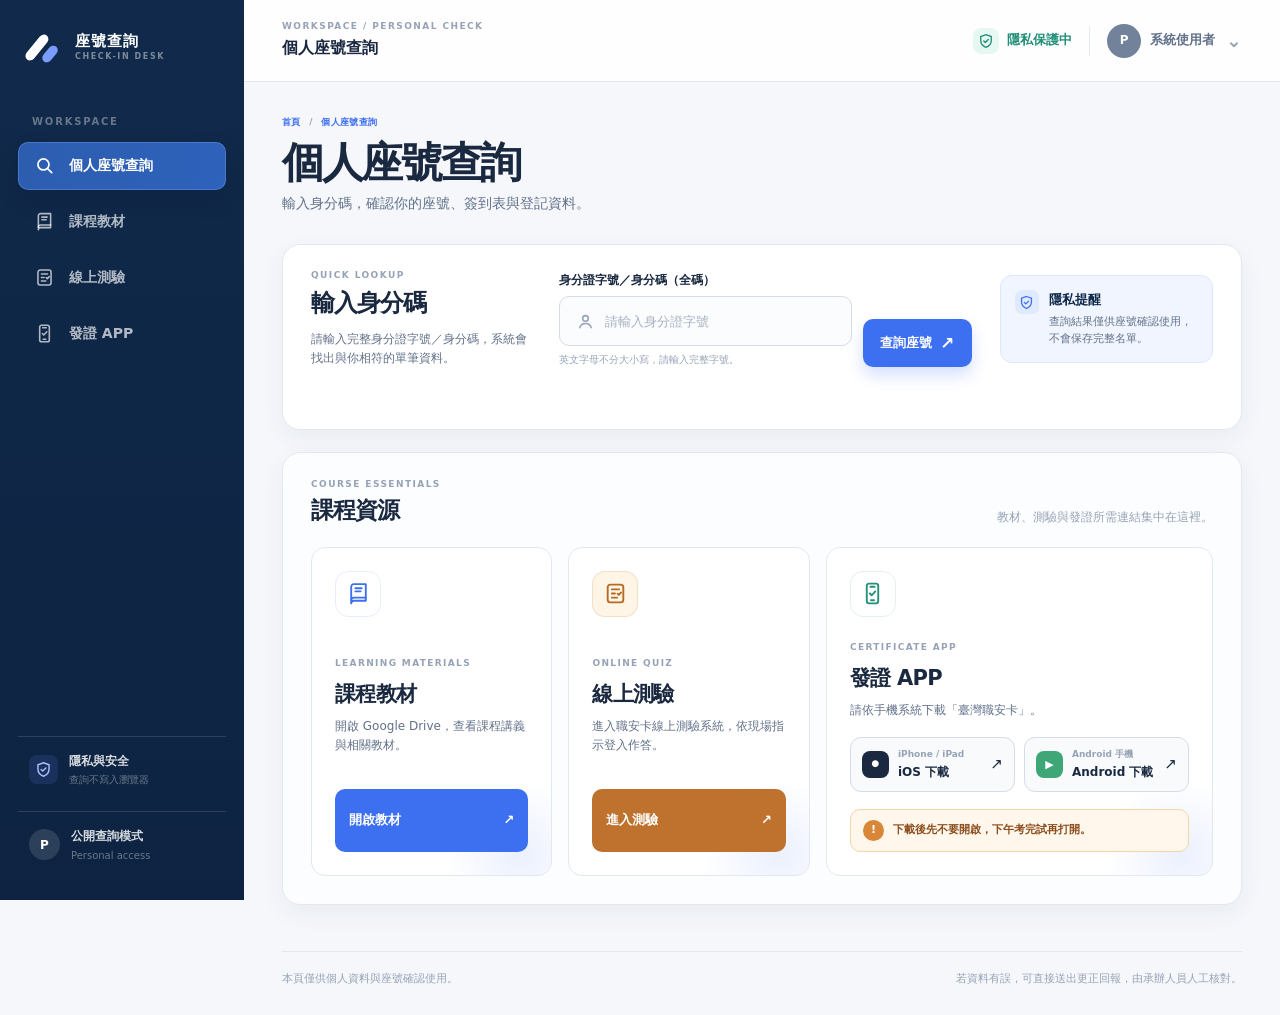
==== commit 1be7c1ba: "feat: 發布職安卡線上測驗入口" ====
--- a/seat-confirmation/index.html
+++ b/seat-confirmation/index.html
@@ -10,9 +10,9 @@
       content="輸入身分碼，確認姓名、身分證字號、出生年月日、座號與簽到表。"
     />
     <title>個人座號查詢</title>
-    <link rel="stylesheet" href="./styles.css?v=20260812-course-app" />
-    <script src="./config.js?v=20260812-course-app" defer></script>
-    <script src="./app.js?v=20260812-course-app" defer></script>
+    <link rel="stylesheet" href="./styles.css?v=20260813-online-quiz" />
+    <script src="./config.js?v=20260813-online-quiz" defer></script>
+    <script src="./app.js?v=20260813-online-quiz" defer></script>
   </head>
   <body>
     <a class="skip-link" href="#main-content">跳到主要內容</a>
@@ -48,6 +48,16 @@
               </svg>
             </span>
             <span>課程教材</span>
+          </a>
+          <a class="nav-item" href="#online-quiz">
+            <span class="nav-icon" aria-hidden="true">
+              <svg viewBox="0 0 24 24" fill="none">
+                <path d="M7 3.5h10A2.5 2.5 0 0 1 19.5 6v12A2.5 2.5 0 0 1 17 20.5H7A2.5 2.5 0 0 1 4.5 18V6A2.5 2.5 0 0 1 7 3.5Z" stroke="currentColor" stroke-width="1.8" />
+                <path d="M8.5 8h7M8.5 12h3M8.5 16h5" stroke="currentColor" stroke-width="1.8" stroke-linecap="round" />
+                <path d="m14 12.2 1.2 1.2 2.2-2.4" stroke="currentColor" stroke-width="1.8" stroke-linecap="round" stroke-linejoin="round" />
+              </svg>
+            </span>
+            <span>線上測驗</span>
           </a>
           <a class="nav-item" href="#certificate-app">
             <span class="nav-icon" aria-hidden="true">
@@ -187,7 +197,7 @@
                 <p class="panel-kicker">COURSE ESSENTIALS</p>
                 <h2 id="resource-hub-title">課程資源</h2>
               </div>
-              <p>上課與發證所需連結集中在這裡。</p>
+              <p>教材、測驗與發證所需連結集中在這裡。</p>
             </div>
 
             <div class="resource-grid">
@@ -210,6 +220,30 @@
                   rel="noopener noreferrer"
                 >
                   開啟教材
+                  <span aria-hidden="true">↗</span>
+                </a>
+              </article>
+
+              <article id="online-quiz" class="resource-card quiz-card">
+                <div class="resource-card-icon" aria-hidden="true">
+                  <svg viewBox="0 0 24 24" fill="none">
+                    <path d="M7 3.5h10A2.5 2.5 0 0 1 19.5 6v12A2.5 2.5 0 0 1 17 20.5H7A2.5 2.5 0 0 1 4.5 18V6A2.5 2.5 0 0 1 7 3.5Z" stroke="currentColor" stroke-width="1.8" />
+                    <path d="M8.5 8h7M8.5 12h3M8.5 16h5" stroke="currentColor" stroke-width="1.8" stroke-linecap="round" />
+                    <path d="m14 12.2 1.2 1.2 2.2-2.4" stroke="currentColor" stroke-width="1.8" stroke-linecap="round" stroke-linejoin="round" />
+                  </svg>
+                </div>
+                <div class="resource-card-copy">
+                  <span class="resource-eyebrow">ONLINE QUIZ</span>
+                  <h3>線上測驗</h3>
+                  <p>進入職安卡線上測驗系統，依現場指示登入作答。</p>
+                </div>
+                <a
+                  class="resource-link quiz-link"
+                  href="https://oshcard.osha.gov.tw/onlineQuiz/Login?trId=hpBJsAZGcPdg83axBA5DUA%3D%3D"
+                  target="_blank"
+                  rel="noopener noreferrer"
+                >
+                  進入測驗
                   <span aria-hidden="true">↗</span>
                 </a>
               </article>
--- a/seat-confirmation/styles.css
+++ b/seat-confirmation/styles.css
@@ -756,7 +756,7 @@
 
 .resource-grid {
   display: grid;
-  grid-template-columns: minmax(0, 0.82fr) minmax(0, 1.18fr);
+  grid-template-columns: minmax(0, 0.78fr) minmax(0, 0.78fr) minmax(0, 1.25fr);
   gap: 16px;
 }
 
@@ -807,6 +807,12 @@
   border-color: rgba(38, 143, 120, 0.13);
 }
 
+.quiz-card .resource-card-icon {
+  color: #b66922;
+  background: #fff5e7;
+  border-color: rgba(182, 105, 34, 0.16);
+}
+
 .resource-card-copy {
   position: relative;
   z-index: 1;
@@ -858,6 +864,16 @@
   background: var(--blue-deep);
   box-shadow: 0 9px 20px rgba(61, 111, 241, 0.2);
   transform: translateY(-1px);
+}
+
+.quiz-link {
+  background: #be722d;
+}
+
+.quiz-link:hover,
+.quiz-link:focus-visible {
+  background: #9d581c;
+  box-shadow: 0 9px 20px rgba(157, 88, 28, 0.2);
 }
 
 .app-downloads {
@@ -1634,6 +1650,14 @@
     grid-column: 1 / -1;
     justify-content: flex-start;
   }
+
+  .resource-grid {
+    grid-template-columns: repeat(2, minmax(0, 1fr));
+  }
+
+  .app-card {
+    grid-column: 1 / -1;
+  }
 }
 
 @media (max-width: 860px) {
@@ -1693,6 +1717,10 @@
 
   .resource-grid {
     grid-template-columns: 1fr;
+  }
+
+  .app-card {
+    grid-column: auto;
   }
 }
 
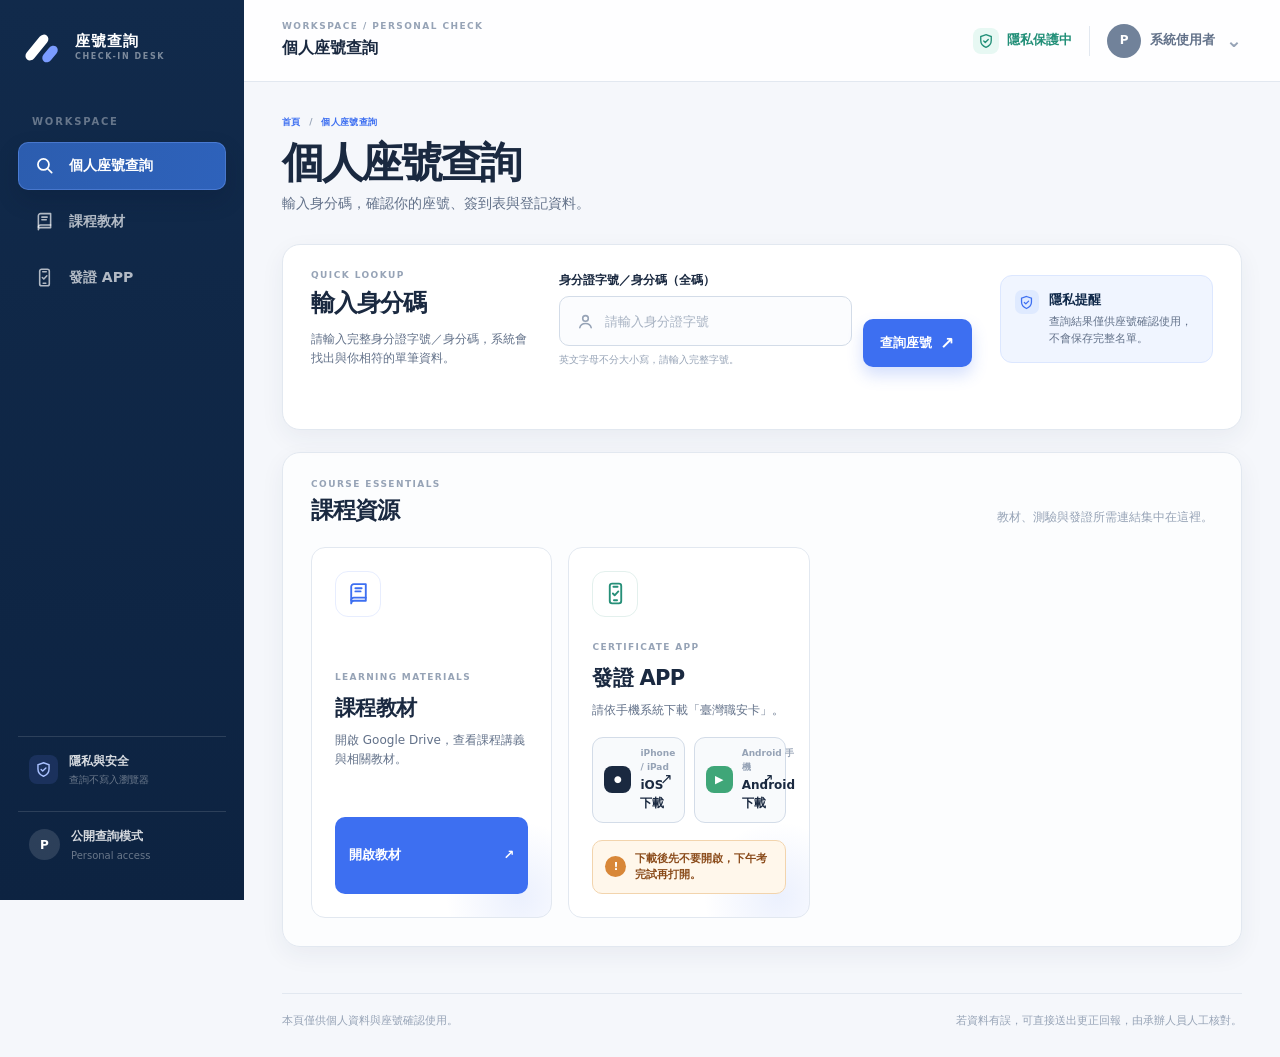
==== commit cd39a0fb: "feat: 發布每日十五時測驗入口" ====
--- a/seat-confirmation/index.html
+++ b/seat-confirmation/index.html
@@ -10,9 +10,9 @@
       content="輸入身分碼，確認姓名、身分證字號、出生年月日、座號與簽到表。"
     />
     <title>個人座號查詢</title>
-    <link rel="stylesheet" href="./styles.css?v=20260813-online-quiz" />
-    <script src="./config.js?v=20260813-online-quiz" defer></script>
-    <script src="./app.js?v=20260813-online-quiz" defer></script>
+    <link rel="stylesheet" href="./styles.css?v=20260817-quiz-after-15" />
+    <script src="./config.js?v=20260817-quiz-after-15" defer></script>
+    <script src="./app.js?v=20260817-quiz-after-15" defer></script>
   </head>
   <body>
     <a class="skip-link" href="#main-content">跳到主要內容</a>
@@ -49,7 +49,7 @@
             </span>
             <span>課程教材</span>
           </a>
-          <a class="nav-item" href="#online-quiz">
+          <a class="nav-item" href="#online-quiz" data-quiz-nav hidden>
             <span class="nav-icon" aria-hidden="true">
               <svg viewBox="0 0 24 24" fill="none">
                 <path d="M7 3.5h10A2.5 2.5 0 0 1 19.5 6v12A2.5 2.5 0 0 1 17 20.5H7A2.5 2.5 0 0 1 4.5 18V6A2.5 2.5 0 0 1 7 3.5Z" stroke="currentColor" stroke-width="1.8" />
@@ -224,7 +224,7 @@
                 </a>
               </article>
 
-              <article id="online-quiz" class="resource-card quiz-card">
+              <article id="online-quiz" class="resource-card quiz-card" hidden>
                 <div class="resource-card-icon" aria-hidden="true">
                   <svg viewBox="0 0 24 24" fill="none">
                     <path d="M7 3.5h10A2.5 2.5 0 0 1 19.5 6v12A2.5 2.5 0 0 1 17 20.5H7A2.5 2.5 0 0 1 4.5 18V6A2.5 2.5 0 0 1 7 3.5Z" stroke="currentColor" stroke-width="1.8" />
@@ -238,8 +238,8 @@
                   <p>進入職安卡線上測驗系統，依現場指示登入作答。</p>
                 </div>
                 <a
+                  id="quiz-link"
                   class="resource-link quiz-link"
-                  href="https://oshcard.osha.gov.tw/onlineQuiz/Login?trId=hpBJsAZGcPdg83axBA5DUA%3D%3D"
                   target="_blank"
                   rel="noopener noreferrer"
                 >
